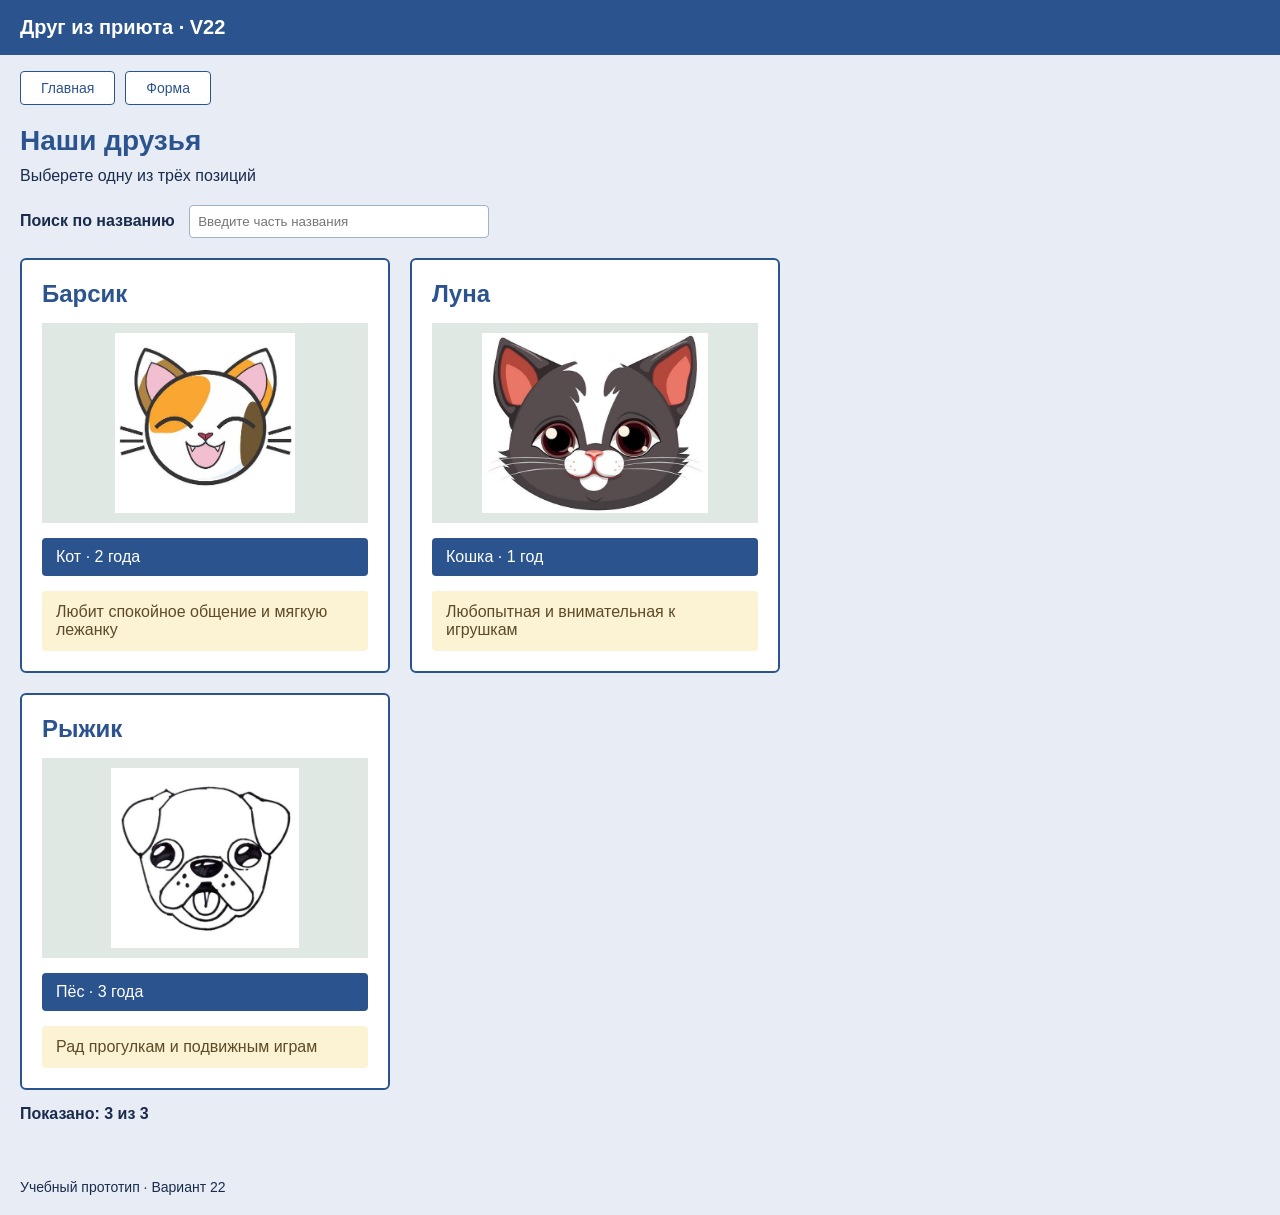
==== catalog.html @ ad88152b "pr28" ====
<!DOCTYPE html>
<html lang="ru">
<head>
    <meta charset="UTF-8">
    <meta name="viewport" content="width=device-width, initial-scale=1.0">
    <title>Наши друзья</title>
    <link rel="stylesheet" href="style.css">
</head>
<body>

<header class="site-header">
    <h1 class="site-title">Друг из приюта · V22</h1>
</header>

<nav class="main-nav">
    <a href="main.html">Главная</a>
    <a href="forma.html">Форма</a>
</nav>

<main class="page">
    <h2 class="page-title">Наши друзья</h2>
    <p class="subtitle">Выберете одну из трёх позиций</p>

    <!-- Строка поиска -->
    <p style="margin-bottom: 20px;">
        <label for="search" style="font-weight: bold; margin-right: 10px;">Поиск по названию</label>
        <input id="search" type="search" placeholder="Введите часть названия" style="padding: 8px; border-radius: 4px; border: 1px solid #a0b2c6; width: 100%; max-width: 300px;">
    </p>

    <!-- Пустой контейнер для карточек -->
    <div id="catalog-list" class="products"></div>

    <!-- Счетчик результатов -->
    <p id="status" role="status" style="font-weight: bold; margin-top: 15px;"></p>
</main>

<footer class="site-footer">
    Учебный прототип · Вариант 22
</footer>

<!-- Подключаем скрипт для каталога -->
<script src="catalog-page.js" defer></script>
</body>
</html>
---- style.css ----
/* ===== Базовые стили ===== */
* {
    box-sizing: border-box;
}

body {
    font-family: Arial, sans-serif;
    background-color: #e8edf5;
    color: #1a2b4c;
    margin: 0;
    padding: 0;
    display: flex;
    flex-direction: column;
    min-height: 100vh;
    overflow-wrap: anywhere; /* Защита от вылезания длинных слов */
}

/* ===== Шапка ===== */
.site-header {
    background-color: #2b548e;
    padding: 16px 20px;
    color: white;
}

.site-title {
    margin: 0;
    font-size: 20px;
    font-weight: bold;
}

/* ===== Меню ===== */
.main-nav {
    display: flex;
    flex-wrap: wrap; /* Разрешаем перенос ссылок на узком экране */
    gap: 10px;
    padding: 16px 20px 0;
}

.main-nav a {
    display: block;
    padding: 8px 20px;
    background-color: #ffffff;
    color: #2b548e;
    text-decoration: none;
    font-size: 14px;
    border: 1px solid #2b548e;
    border-radius: 4px;
    transition: background 0.2s ease;
    max-width: 100%; /* Ссылка не вылезет за экран */
}

.main-nav a:hover {
    background-color: #f0f4fa;
}

/* ===== Основная часть ===== */
.page {
    padding: 20px;
    max-width: 800px;
    flex: 1;
}

.page-title {
    margin: 0 0 10px;
    font-size: 28px;
    color: #2b548e;
}

.subtitle {
    font-size: 16px;
    margin: 0 0 20px;
}

/* ===== Главная страница (Hero) ===== */
.hero-image {
    background-color: #e0e8e4;
    padding: 20px;
    width: 300px;
    margin-bottom: 20px;
}

.hero-image img {
    width: 100%;
    display: block;
}

.description-text {
    font-size: 18px;
    line-height: 1.5;
    margin-bottom: 20px;
}

.links-list {
    display: flex;
    flex-direction: column;
    gap: 10px;
}

.links-list a {
    color: #2b548e;
    font-size: 18px;
    text-decoration: underline;
}

/* ===== Карточки каталога ===== */
.products {
    display: flex;
    flex-wrap: wrap;
    gap: 20px; 
    margin-top: 20px;
}

.card {
    background-color: #ffffff;
    border: 2px solid #2b548e;
    border-radius: 6px;
    padding: 20px;
    display: flex;
    flex-direction: column;
    gap: 15px;
    cursor: pointer;
    transition: transform 0.18s ease, box-shadow 0.18s ease;
    
    /* Жестко задаем ширину: ровно половина минус половина зазора */
    flex: 0 1 calc(50% - 10px); 
    max-width: 100%;
}

.card:hover {
    transform: translateY(-2px);
    box-shadow: 0 4px 12px rgba(43, 84, 142, 0.15);
}

.card-name {
    font-size: 24px;
    margin: 0;
    color: #2b548e;
    font-weight: bold;
}

/* Контейнер для картинки — задаем фиксированную высоту */
.card-image {
    background-color: #e0e8e4;
    width: 100%;
    height: 200px; /* Фиксированная высота */
    padding: 10px;
    overflow: hidden;
}

/* Сама картинка — вписываем в контейнер */
.card-image img {
    width: 100%;
    height: 100%;
    object-fit: contain; /* Картинка вписывается, сохраняя пропорции */
    display: block;
}

.card-badge {
    background-color: #2b548e;
    color: white;
    padding: 10px 14px;
    margin: 0;
    font-size: 16px;
    border-radius: 4px;
}

.card-desc {
    background-color: #fcf3d4;
    padding: 12px 14px;
    margin: 0;
    font-size: 16px;
    color: #5c4b28;
    border-radius: 4px;
    flex-grow: 1; 
}

/* ===== Форма ===== */
.request-form {
    background-color: #ffffff;
    border: 1px solid #a0b2c6;
    border-radius: 6px;
    padding: 25px;
    max-width: 700px;
}

.form-field {
    margin-bottom: 20px;
    display: flex;
    flex-direction: column;
    gap: 8px;
}

.form-field label {
    font-weight: bold;
    font-size: 18px;
    color: #1a2b4c;
}

.form-field select,
.form-field input[type="number"],
.form-field textarea {
    width: 100%;
    min-width: 0;
    max-width: 100%;
    padding: 10px;
    border: 1px solid #1a2b4c;
    border-radius: 4px;
    font-size: 16px;
    background-color: #f8f9fb;
    font-family: Arial, sans-serif;
}

.form-field textarea {
    resize: vertical;
}

.form-field input[type="range"] {
    width: 100%;
    margin-top: 10px;
    accent-color: #2b548e;
}

.range-labels {
    font-size: 14px;
    margin-top: 5px;
}

.checkbox-field {
    display: flex;
    flex-direction: column;
    gap: 10px;
    margin-bottom: 20px;
}

.checkbox-label {
    display: flex;
    align-items: center;
    gap: 10px;
    font-size: 18px;
}

.checkbox-label input {
    width: 20px;
    height: 20px;
    accent-color: #2b548e;
}

.btn-submit {
    display: inline-block;
    padding: 12px 24px;
    background-color: #2b548e;
    color: white;
    font-weight: bold;
    font-size: 18px;
    border: 2px solid #1a2b4c;
    border-radius: 4px;
    cursor: pointer;
    transition: background 0.2s ease;
    font-family: Arial, sans-serif;
}

.btn-submit:hover {
    background-color: #1a2b4c;
}

/* ===== Ссылки и подсказки под формой ===== */
.form-footer-links {
    margin-top: 20px;
}

.link-back {
    font-size: 18px;
    color: #2b548e;
    text-decoration: underline;
}

.link-back:hover {
    text-decoration: none;
}

.hint-text {
    font-size: 14px;
    color: #5c6776;
    margin-top: 15px;
}

/* ===== Эффект фокуса с клавиатуры ===== */
a:focus-visible,
input:focus-visible,
select:focus-visible,
textarea:focus-visible,
button:focus-visible {
    outline: 3px solid #C2410C;
    outline-offset: 3px;
}

/* ===== Подвал ===== */
.site-footer {
    padding: 20px;
    font-size: 14px;
    color: #1a2b4c;
    margin-top: auto;
}

/* ===== АДАПТАЦИЯ ДЛЯ УЗКОГО ЭКРАНА (до 600px) ===== */
@media (max-width: 600px) {
    .page {
        padding: 15px;
    }
    
    /* На телефоне карточки строго в один столбик на 100% ширины */
    .products > .card {
        flex: 1 1 100%; 
        width: 100%;
    }
    
    .card-image {
        height: 250px; 
    }
}
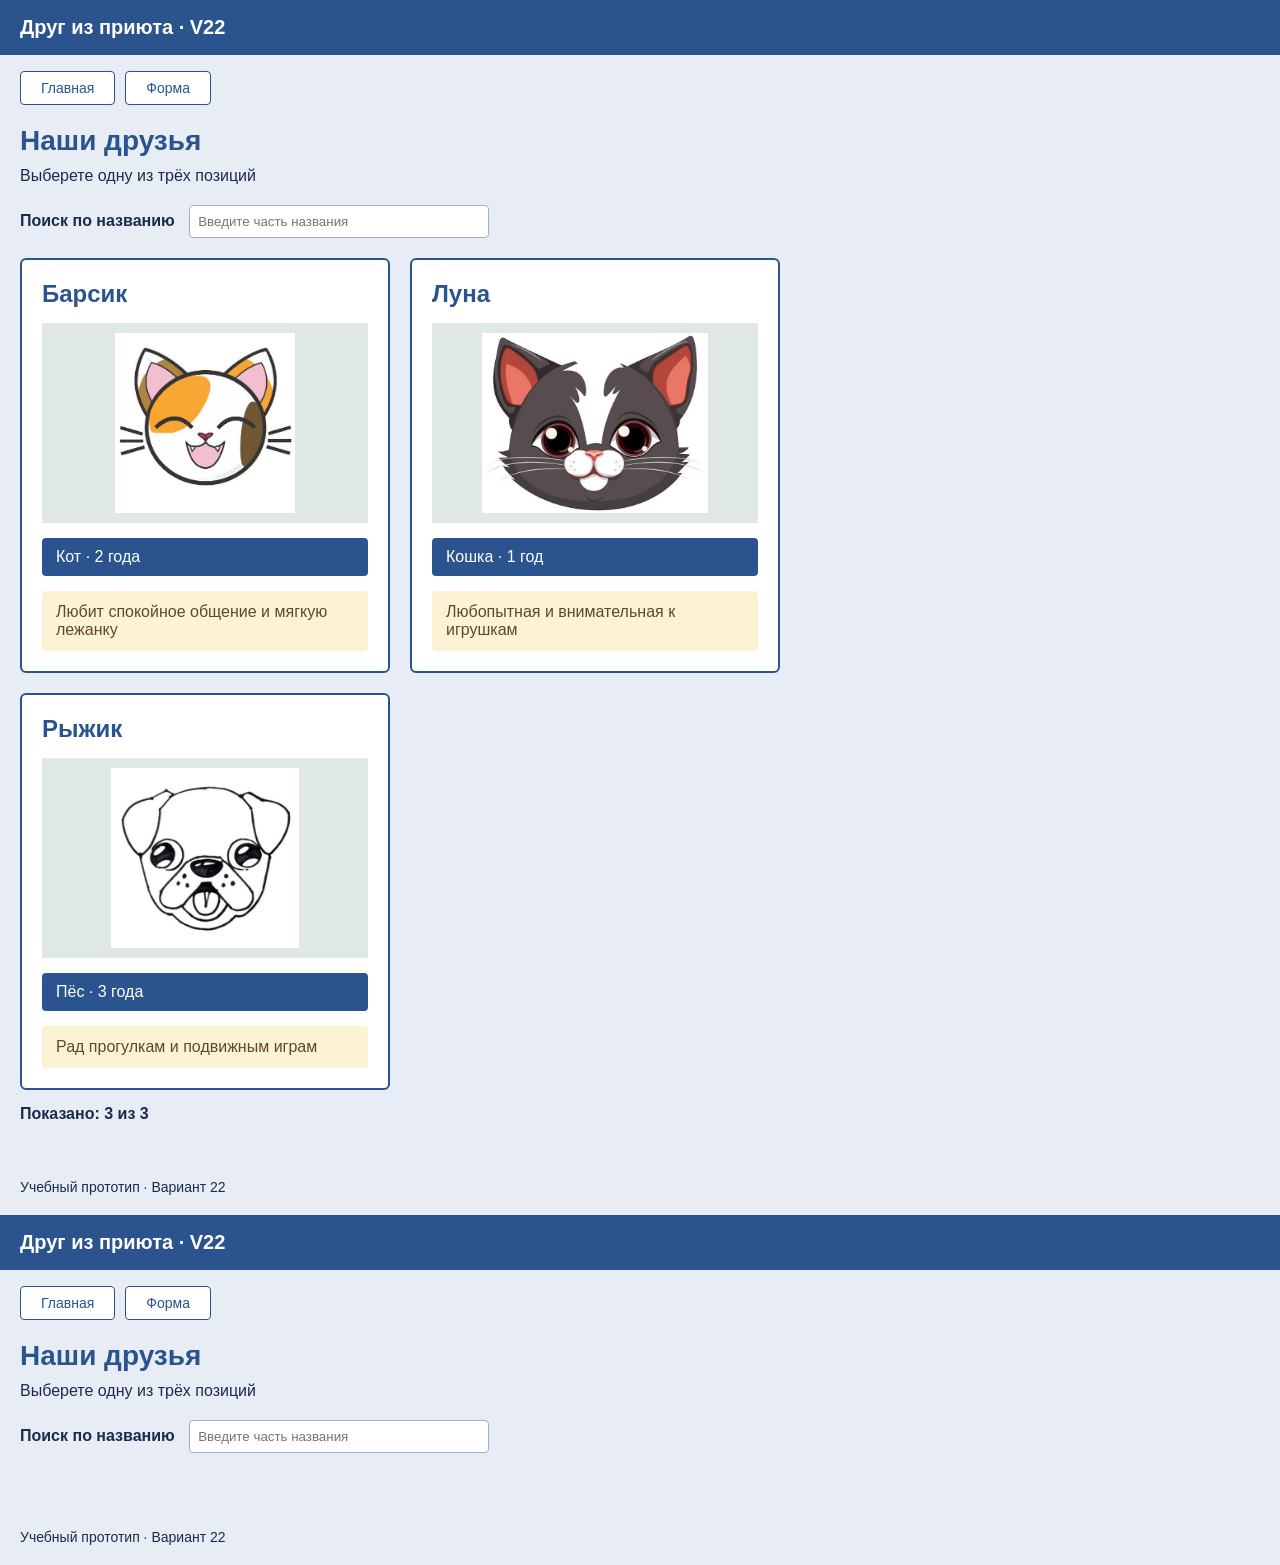
==== commit 2f71a7b8: "Merge branch 'master' of https://github.com/forxezz/drug_iz_priuta" ====
--- a/catalog.html
+++ b/catalog.html
@@ -5,6 +5,8 @@
     <meta name="viewport" content="width=device-width, initial-scale=1.0">
     <title>Наши друзья</title>
     <link rel="stylesheet" href="style.css">
+    <link rel="manifest" href="manifest.webmanifest">
+    <meta name="theme-color" content="#24547a">
 </head>
 <body>
 
@@ -40,5 +42,70 @@
 
 <!-- Подключаем скрипт для каталога -->
 <script src="catalog-page.js" defer></script>
+<script>
+  if ('serviceWorker' in navigator) {
+    window.addEventListener('load', () => {
+      navigator.serviceWorker.register('./sw.js')
+        .then(reg => console.log('SW зарегистрирован', reg))
+        .catch(err => console.log('Ошибка SW', err));
+    });
+  }
+</script>
 </body>
+
+<!DOCTYPE html>
+<html lang="ru">
+<head>
+    <meta charset="UTF-8">
+    <meta name="viewport" content="width=device-width, initial-scale=1.0">
+    <title>Наши друзья</title>
+    <link rel="stylesheet" href="style.css">
+    <link rel="manifest" href="manifest.webmanifest">
+    <meta name="theme-color" content="#24547a">
+</head>
+<body>
+
+<header class="site-header">
+    <h1 class="site-title">Друг из приюта · V22</h1>
+</header>
+
+<nav class="main-nav">
+    <a href="main.html">Главная</a>
+    <a href="forma.html">Форма</a>
+</nav>
+
+<main class="page">
+    <h2 class="page-title">Наши друзья</h2>
+    <p class="subtitle">Выберете одну из трёх позиций</p>
+
+    <!-- Строка поиска -->
+    <p style="margin-bottom: 20px;">
+        <label for="search" style="font-weight: bold; margin-right: 10px;">Поиск по названию</label>
+        <input id="search" type="search" placeholder="Введите часть названия" style="padding: 8px; border-radius: 4px; border: 1px solid #a0b2c6; width: 100%; max-width: 300px;">
+    </p>
+
+    <!-- Пустой контейнер для карточек -->
+    <div id="catalog-list" class="products"></div>
+
+    <!-- Счетчик результатов -->
+    <p id="status" role="status" style="font-weight: bold; margin-top: 15px;"></p>
+</main>
+
+<footer class="site-footer">
+    Учебный прототип · Вариант 22
+</footer>
+
+<!-- Подключаем скрипт для каталога -->
+<script src="catalog-page.js" defer></script>
+<script>
+  if ('serviceWorker' in navigator) {
+    window.addEventListener('load', () => {
+      navigator.serviceWorker.register('./sw.js')
+        .then(reg => console.log('SW зарегистрирован', reg))
+        .catch(err => console.log('Ошибка SW', err));
+    });
+  }
+</script>
+</body>
+
 </html>
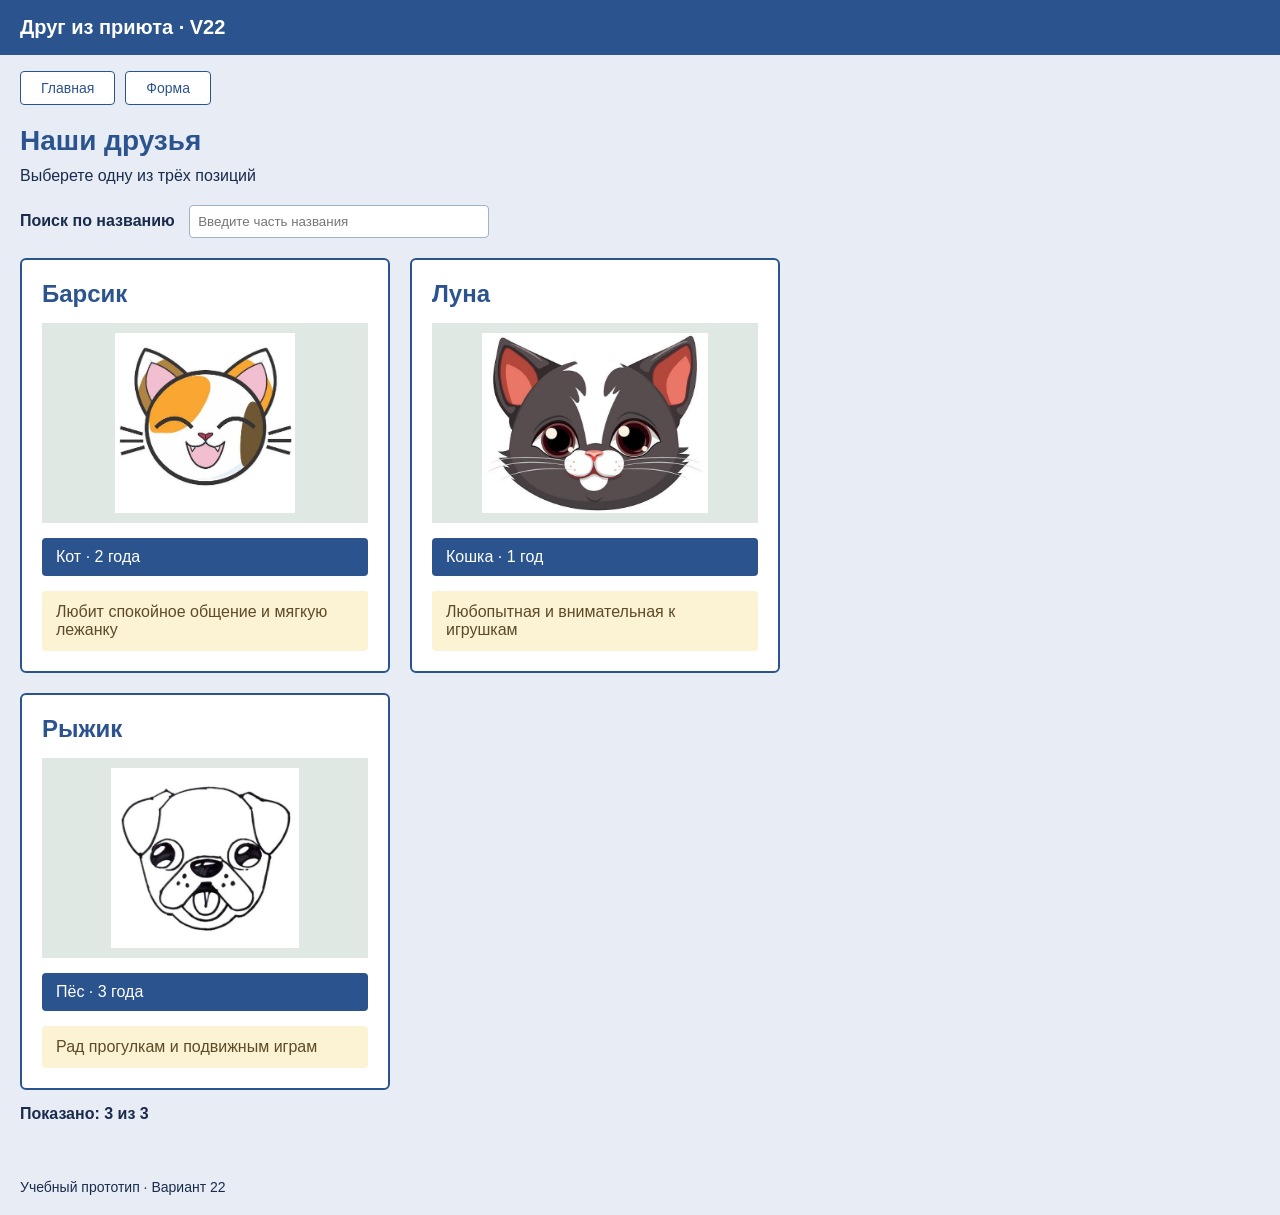
==== commit 40350201: "rework problems" ====
--- a/catalog.html
+++ b/catalog.html
@@ -42,6 +42,8 @@
 
 <!-- Подключаем скрипт для каталога -->
 <script src="catalog-page.js" defer></script>
+
+<!-- Регистрация Service Worker -->
 <script>
   if ('serviceWorker' in navigator) {
     window.addEventListener('load', () => {
@@ -52,60 +54,4 @@
   }
 </script>
 </body>
-
-<!DOCTYPE html>
-<html lang="ru">
-<head>
-    <meta charset="UTF-8">
-    <meta name="viewport" content="width=device-width, initial-scale=1.0">
-    <title>Наши друзья</title>
-    <link rel="stylesheet" href="style.css">
-    <link rel="manifest" href="manifest.webmanifest">
-    <meta name="theme-color" content="#24547a">
-</head>
-<body>
-
-<header class="site-header">
-    <h1 class="site-title">Друг из приюта · V22</h1>
-</header>
-
-<nav class="main-nav">
-    <a href="main.html">Главная</a>
-    <a href="forma.html">Форма</a>
-</nav>
-
-<main class="page">
-    <h2 class="page-title">Наши друзья</h2>
-    <p class="subtitle">Выберете одну из трёх позиций</p>
-
-    <!-- Строка поиска -->
-    <p style="margin-bottom: 20px;">
-        <label for="search" style="font-weight: bold; margin-right: 10px;">Поиск по названию</label>
-        <input id="search" type="search" placeholder="Введите часть названия" style="padding: 8px; border-radius: 4px; border: 1px solid #a0b2c6; width: 100%; max-width: 300px;">
-    </p>
-
-    <!-- Пустой контейнер для карточек -->
-    <div id="catalog-list" class="products"></div>
-
-    <!-- Счетчик результатов -->
-    <p id="status" role="status" style="font-weight: bold; margin-top: 15px;"></p>
-</main>
-
-<footer class="site-footer">
-    Учебный прототип · Вариант 22
-</footer>
-
-<!-- Подключаем скрипт для каталога -->
-<script src="catalog-page.js" defer></script>
-<script>
-  if ('serviceWorker' in navigator) {
-    window.addEventListener('load', () => {
-      navigator.serviceWorker.register('./sw.js')
-        .then(reg => console.log('SW зарегистрирован', reg))
-        .catch(err => console.log('Ошибка SW', err));
-    });
-  }
-</script>
-</body>
-
 </html>
